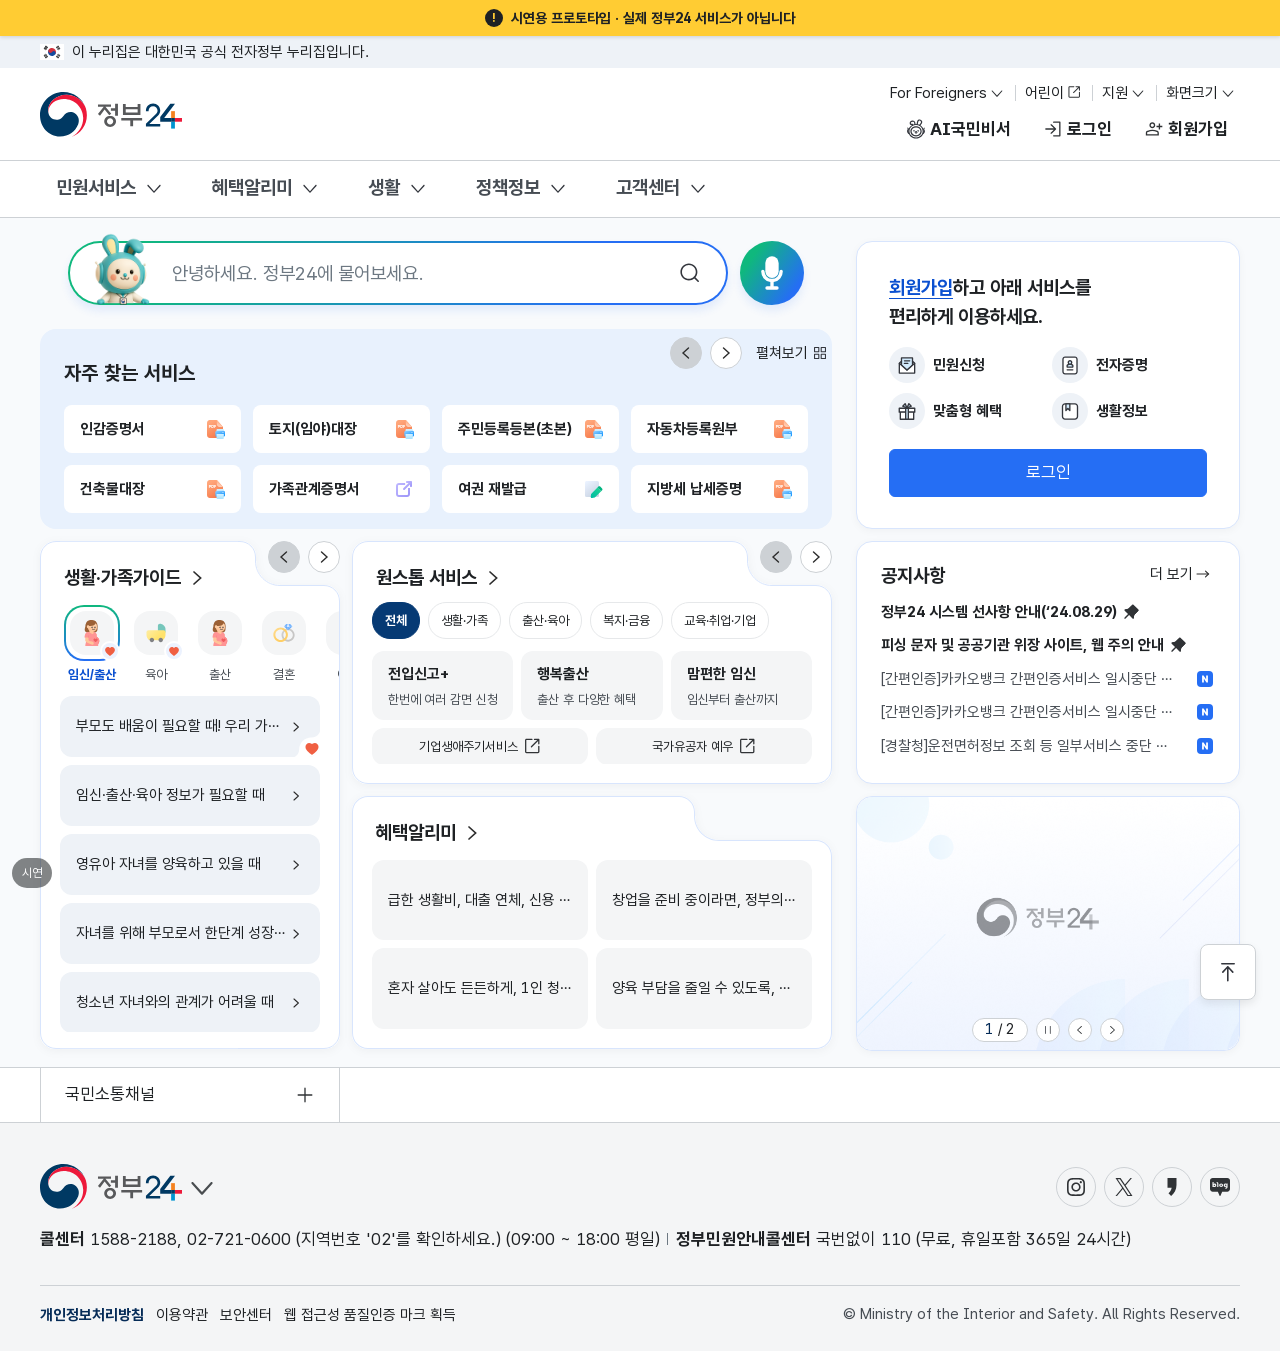
==== index.html @ b6b40b2b "정부24 AI국민비서 통합 시연 프로토타입 (261020) Co-Authored-By: Claude Fable 5.1 <noreply@anthropic.com> Claude-Ses" ====
<!doctype html>
<html lang="ko"><head><meta charset="utf-8"><meta name="viewport" content="width=device-width,initial-scale=1">
<title>[시연용] 정부24 AI국민비서 통합 시연 프로토타입</title>
<script>location.replace(window.innerWidth<=1024?'html/contents/UI-PT-AAA01M-AD_3차_시연.html':'html/contents/UI-PT-AAA01M_3차_시연.html');</script>
</head><body style="font-family:sans-serif;padding:24px;line-height:1.7">
<h1 style="font-size:20px">[시연용 프로토타입] 정부24 AI국민비서 통합 시연</h1><p style="padding:8px 12px;background:#ffcc33;font-weight:700">이 화면은 실제 정부24 서비스가 아닌 시연용 프로토타입입니다.</p>
<p>정부24 메인 → AI국민비서 → ①취업 서류 연속 발급 ②개인 정보 조회 ③음성 맞춤혜택 시연입니다. 자동으로 이동하지 않으면 아래를 눌러 주세요.</p>
<p><a href="html/contents/UI-PT-AAA01M_3차_시연.html">정부24 메인에서 시작하기</a></p>
</body></html>
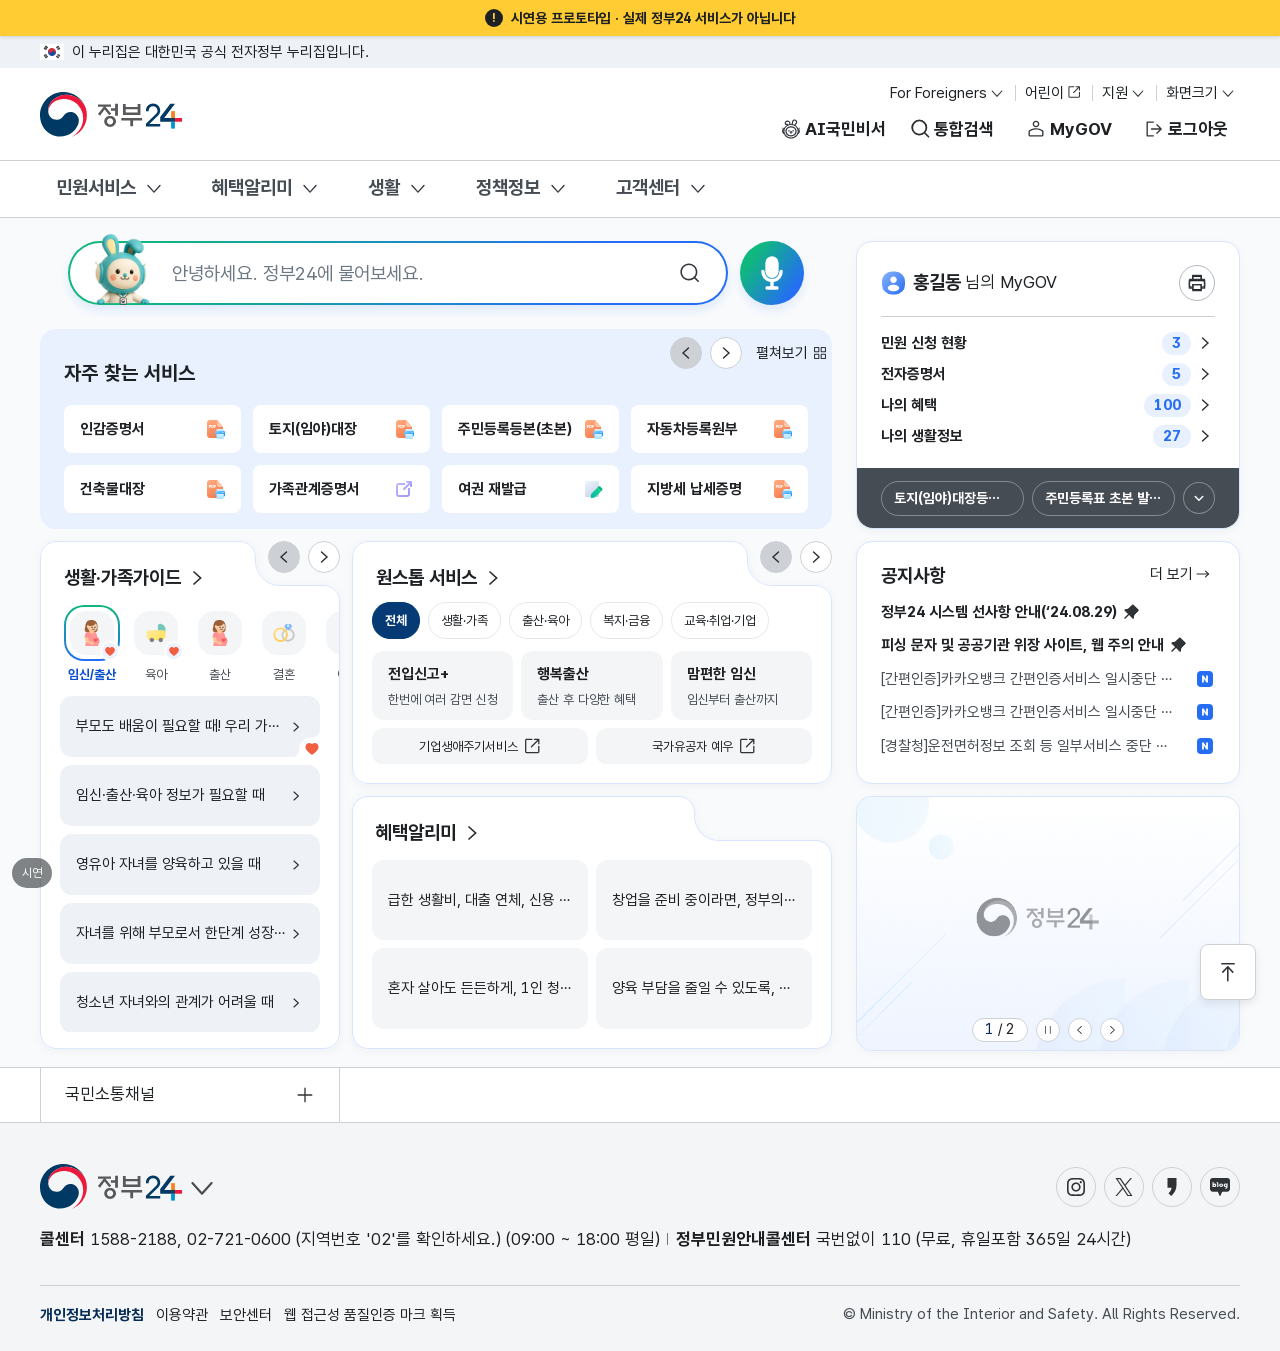
==== commit 842421e1: "메인화면부터 로그인 상태(홍길동)로 시작 Co-Authored-By: Claude Fable 5.1 <noreply@anthropic.com> Claude-Session: http" ====
--- a/index.html
+++ b/index.html
@@ -1,7 +1,7 @@
 <!doctype html>
 <html lang="ko"><head><meta charset="utf-8"><meta name="viewport" content="width=device-width,initial-scale=1">
 <title>[시연용] 정부24 AI국민비서 통합 시연 프로토타입</title>
-<script>location.replace(window.innerWidth<=1024?'html/contents/UI-PT-AAA01M-AD_3차_시연.html':'html/contents/UI-PT-AAA01M_3차_시연.html');</script>
+<script>location.replace((window.innerWidth<=1024?'html/contents/UI-PT-AAA01M-AD_3차_시연.html':'html/contents/UI-PT-AAA01M_3차_시연.html')+'?ls=1');</script>
 </head><body style="font-family:sans-serif;padding:24px;line-height:1.7">
 <h1 style="font-size:20px">[시연용 프로토타입] 정부24 AI국민비서 통합 시연</h1><p style="padding:8px 12px;background:#ffcc33;font-weight:700">이 화면은 실제 정부24 서비스가 아닌 시연용 프로토타입입니다.</p>
 <p>정부24 메인 → AI국민비서 → ①취업 서류 연속 발급 ②개인 정보 조회 ③음성 맞춤혜택 시연입니다. 자동으로 이동하지 않으면 아래를 눌러 주세요.</p>
